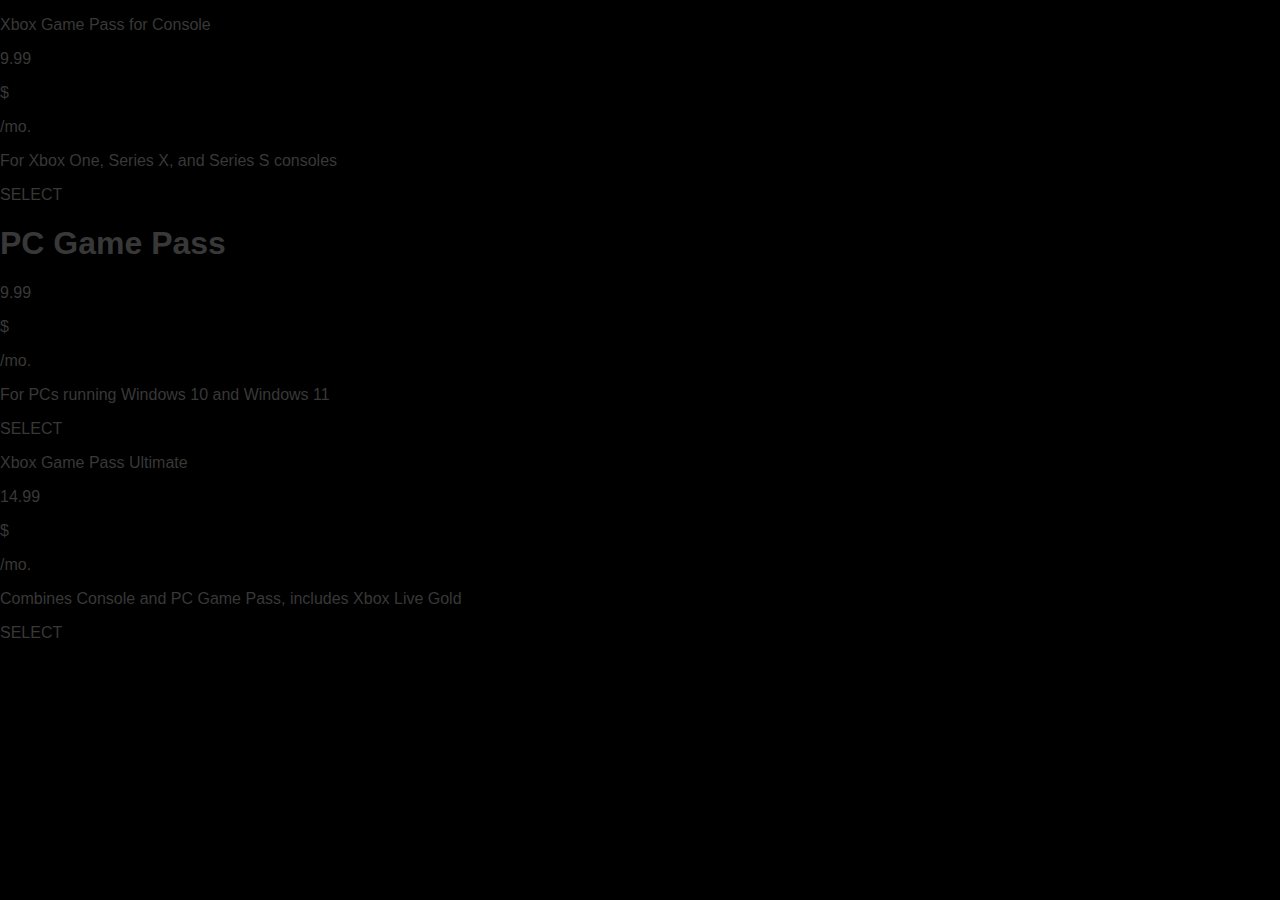
==== gamepass.html @ 03415ded "Update gamepass.html" ====
<!DOCTYPE html>
<html lang="en">
<head>
    <meta charset="UTF-8">
    <meta name="viewport" content="width=device-width, initial-scale=1.0">
    <title>Xbox Game Pass Pricing</title>
    <link href='https://fonts.googleapis.com/css?family=Oswald' rel='stylesheet' type='text/css'>
    <link rel="stylesheet" href="style.css">
</head>
<body>

<div class="everything">
  <div class="white-block">
    <p class="dtwo">Xbox Game Pass for Console</p>
    <div class="texts">
      <p class="price">9.99</p>
      <p class="dollars">$</p>
      <p class="permo">/mo.</p>
    </div>
    <p class="projects">For Xbox One, Series X, and Series S consoles</p>
    <div class="select-button">
      <p>SELECT</p>
    </div>
  </div>
  
  <div class="blue-block">
    <h1>PC Game Pass</h1>
    <div class="texting">
      <p class="pricer">9.99</p>
      <p class="dollarz">$</p>
      <p class="permonth">/mo.</p>
    </div>
    <p class="projectors">For PCs running Windows 10 and Windows 11</p>
    <div class="select">
      <p>SELECT</p>
    </div>
  </div>
  
  <div class="white-block one">
    <p class="done">Xbox Game Pass Ultimate</p>
    <div class="text">
      <p class="pricing">14.99</p>
      <p class="dollar">$</p>
      <p class="mo">/mo.</p>
      <p class="project">Combines Console and PC Game Pass, includes Xbox Live Gold</p>
    </div>
    <div class="select-buttons">
      <p>SELECT</p>
    </div>
  </div>
</div>

</body>
</html>
---- style.css ----
body {
    font-family: Arial, sans-serif;
    margin: 0;
    padding: 0;
    background-color: #000000;
    color: #383838;
}

header {
    background-color: #0e0e0e;
    color: #fff;
    padding: 20px 0;
    text-align: center;
}

header h1 {
    font-size: 2.5em;
    margin: 0;
    letter-spacing: 1px;
}

nav ul {
    list-style-type: none;
    padding: 0;
    margin: 0;
    display: flex;
    justify-content: center;
    gap: 15px;
}

nav ul li {
    margin: 0 10px;
}

nav ul li a {
    color: #fff;
    text-decoration: none;
    font-size: 1.1em;
    transition: color 0.3s;
}

nav ul li a:hover {
    color: #1e90ff;
}


#modeToggle {
    background-color: transparent;
    border: 2px solid #1e90ff;
    color: #1e90ff;
    padding: 10px 20px;
    cursor: pointer;
    border-radius: 5px;
    margin-top: 10px;
    transition: background-color 0.3s, color 0.3s;
}

#modeToggle:hover {
    background-color: #1e90ff;
    color: #fff;
}

#modeToggle {
    border: 2px solid #1e90ff;
    animation: glowing 3s alternate;
}

@keyframes glowing {
    0% {
        border-color: #1e90ff;
        box-shadow: 0 0 5px #1e90ff;
    }
    50% {
        border-color: #ff4500;
        box-shadow: 0 0 20px #ff00ee;
    }
    100% {
        border-color: #1e89f3;
        box-shadow: 0 0 5px #1e90ff;
    }
}

/* Section */
section {
    padding: 60px 0;
}

.container {
    width: 80%;
    margin: 0 auto;
}

#home h2 {
    font-size: 2em;
    color: #fff;
    margin-bottom: 10px;
}

#home p {
    font-size: 1.2em;
    color: lightgray;
    line-height: 1.6em;
    margin-bottom: 20px;
}

.home-highlights {
    display: flex;
    gap: 20px;
    flex-wrap: wrap;
    margin-top: 30px;
}

.highlight-item {
    background-color: rgba(0, 0, 0, 0.7);
    padding: 20px;
    border-radius: 10px;
    flex: 1;
    min-width: 200px;
    transition: transform 0.3s, box-shadow 0.3s;
}

.highlight-item:hover {
    transform: translateY(-10px);
    box-shadow: 0 10px 15px rgba(0, 0, 0, 0.3);
}

.highlight-item h3 {
    font-size: 1.5em;
    color: dodgerblue;
    margin-bottom: 10px;
}

.highlight-item p {
    font-size: 1.1em;
    color: lightgray;
    line-height: 1.5em;
}

#about h2 {
    font-size: 2.2em;
    margin-bottom: 20px;
    text-align: center;
    color: darkgray;
}

#about p {
    font-size: 1.2em;
    line-height: 1.7em;
    color: gray;
    margin-bottom: 20px;
    text-align: center;
}

.about-team {
    display: flex;
    gap: 20px;
    flex-wrap: wrap;
    justify-content: center;
}


    .team-member {
        background-color: white;
        padding: 20px;
        border-radius: 10px;
        flex: 1;
        min-width: 220px;
        transition: transform 0.3s, box-shadow 0.3s;
    }

.team-member:hover {
    transform: translateY(-10px);
    box-shadow: 0 10px 20px rgba(0, 0, 0, 0.2);
}

.team-member h3 {
    font-size: 1.6em;
    color: dodgerblue;
    margin-bottom: 5px;
}

.team-member p {
    font-size: 1.1em;
    color: darkgray;
    margin-bottom: 10px;
}


#games h2 {
    font-size: 2.2em;
    margin-bottom: 20px;
    text-align: center;
    color: darkgray;
}

.game-list {
    display: flex;
    gap: 20px;
    flex-wrap: wrap;
    justify-content: center;
}

.game-item {
    background-color: white;
    padding: 20px;
    border-radius: 10px;
    flex: 1;
    min-width: 220px;
    transition: transform 0.3s, box-shadow 0.3s;
}


.game-item:hover {
    transform: translateY(-10px);
    box-shadow: 0 10px 20px rgba(0, 0, 0, 0.2);
}

.game-item h3 {
    font-size: 1.6em;
    color: orangered;
    margin-bottom: 10px;
}

.game-item p {
    font-size: 1.1em;
    color: darkgray;
    margin-bottom: 15px;
    line-height: 1.6em;
}

#news h2 {
    font-size: 2.2em;
    margin-bottom: 20px;
    text-align: center;
    color: darkgray;
}

.news-list {
    display: flex;
    gap: 20px;
    flex-wrap: wrap;
    justify-content: center;
}

.news-item {
    background-color: white;
    padding: 20px;
    border-radius: 10px;
    flex: 1;
    min-width: 220px;
    transition: transform 0.3s, box-shadow 0.3s;
}

.news-item:hover {
    transform: translateY(-10px);
    box-shadow: 0 10px 20px rgba(0, 0, 0, 0.2);
}

.news-item h3 {
    font-size: 1.6em;
    color: limegreen;
    margin-bottom: 10px;
}

.news-item p {
    font-size: 1.1em;
    color: darkgray;
    margin-bottom: 15px;
    line-height: 1.6em;
}

#contact h2 {
    font-size: 2.2em;
    margin-bottom: 20px;
    text-align: center;
    color: darkgray;
}

#contact p {
    font-size: 1.2em;
    line-height: 1.7em;
    color: gray;
    margin-bottom: 20px;
    text-align: center;
}

form {
    display: flex;
    flex-direction: column;
    gap: 10px;
    margin-bottom: 30px;
    justify-content: center;
    width: 50%;
    /* align-items: center; */
    margin: 0 auto;
}

label {
    font-size: 1.1em;
    color: darkgray;
    margin-bottom: 5px;
}

input[type="text"],
input[type="email"],
textarea {
    padding: 10px;
    border: 2px solid gray;
    border-radius: 5px;
    font-size: 1.1em;
    width: 100%;
    box-sizing: border-box;
}

textarea {
    resize: vertical;
    height: 150px;
}

/* I took the button gradient border animation from a youtube tutorial but it is modified */

button {
    display: inline-block;
    cursor: crosshair;
    outline: 0;
    white-space: nowrap;
    margin: 5px;
    padding: 15px auto;
    width: 50%;
    height: 50px;
    line-height: 40px;
    background-color: #1D1F20;
    position: relative;
    border-radius: 30px;
    color: #fff;
    font-size: 25px;
    font-family: verdana;
    letter-spacing: 10px;
    text-align: center;
    text-transform: uppercase;
}

button::after {
    content: '';
    position: absolute;
    top: -3px;
    left: -3px;
    height: calc(100% + 6px);
    width: calc(100% + 6px);
    background: linear-gradient(45deg, #fda085, #f6d365, #1de840, #1ddde8, #dd00f3, #FF00FF);
    border-radius: 30px;
    z-index: -1;
    animation: animatedgradient 5s ease alternate infinite;
    background-size: 600% 600%;
    box-shadow: 0 0 30px 10px #000;
}

@keyframes animatedgradient {
    0% { background-position: 0% 50%; }
    50% { background-position: 100% 50%; }
    100% { background-position: 0% 50%; }
}

footer {
    background-color: darkgray;
    color: white;
    padding: 40px 0;
}

.footer-content {
    display: flex;
    gap: 40px;
    flex-wrap: wrap;
    justify-content: center;
    text-align: center;
}

.footer-content h3 {
    font-size: 1.5em;
    margin-bottom: 15px;
}

.footer-content p {
    font-size: 1em;
    line-height: 0.9em;
}

.footer-links {
    list-style-type: none;
    padding: 0;
    margin: 0;
}

.footer-links li {
    margin-bottom: 10px;
}

.footer-links a {
    color: white;
    text-decoration: none;
    transition: color 0.3s;
}

.footer-links a:hover {
    color: dodgerblue;
}

@media (max-width: 768px) {
    .highlight-item,
    .team-member,
    .game-item,
    .news-item {
        min-width: 100%;
        text-align: center;
    }

    .footer-content {
        flex-direction: column;
    }
}

@media (max-width: 480px) {
    header h1 {
        font-size: 2em;
    }

    nav ul {
        flex-direction: column;
        gap: 10px;
    }

    .highlight-item,
    .team-member,
    .game-item,
    .news-item {
        padding: 15px;
    }

    footer {
        padding: 30px 0;
    }
}

input[typ="email"] {
    border-color: red;
}

/* New styles for the contact card */
.card-wrapper {
    position: relative;
    top: 0;
    left: 0;
    transform: translate(0, 0);
    perspective: 1000px;
    margin: 20px auto;
}

.card {
    width: 100%;
    max-width: 550px;
    height: 300px;
    background-color: white;
    transform-style: preserve-3d;
    position: relative;
    box-shadow: 0 15px 60px rgba(0, 0, 0, 0.3);
    border-radius: 15px;
    transition: transform 1s;
}

.card-wrapper:hover .card {
    transform: rotateY(180deg);
}

.card-front,
.card-back {
    width: 100%;
    height: 100%;
    backface-visibility: hidden;
    border-radius: inherit;
}

.card-front {
    display: flex;
    background: linear-gradient(100deg, rgba(168, 220, 245, 0.452), rgb(37, 44, 59));
}

.left {
    width: 40%;
    display: flex;
    flex-direction: column;
    justify-content: center;
    align-items: center;
}

.left img {
    width: 80%;
}

.left h4 {
    margin: 10px;
    font-size: 18px;
    letter-spacing: 1px;
}


.left span {
    text-transform: uppercase;
    color: #0d5692;
}

.right {
    width: 60%;
    color: black;
    display: flex;
    flex-direction: column;
    justify-content: space-around;
    padding: 20px;
}

.right-content {
    display: flex;
    align-items: center;
    margin-bottom: 0.5px;
}



.right-content i {
    margin-right: 10px;
}

.card-back {
    transform: rotateY(180deg);
    position: absolute;
    top: 0;
    left: 0;
    display: flex;
    justify-content: center;
    align-items: center;
}

.card-back img {
    width: 59%;
}
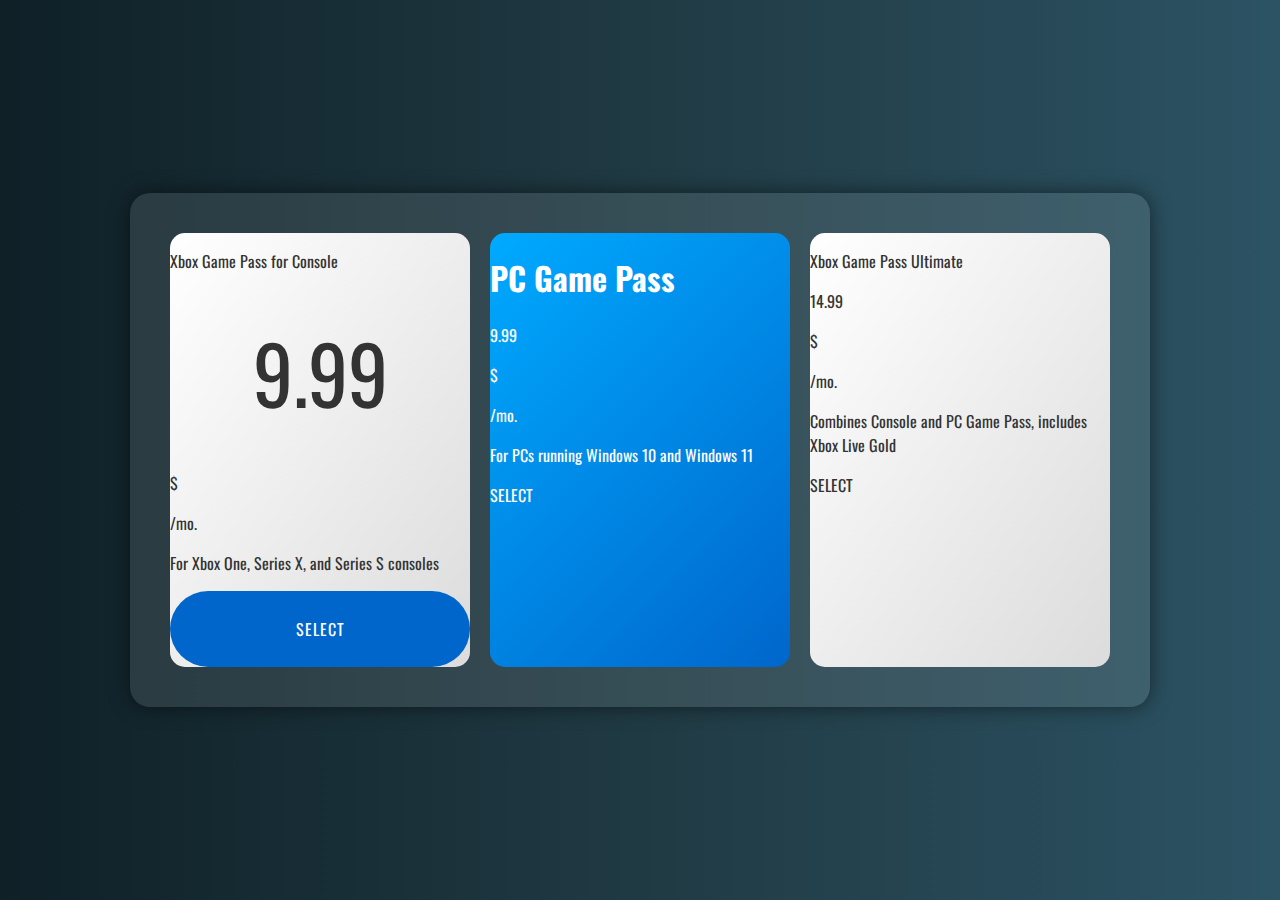
==== commit 160aae0a: "Made CSSS of gamepass page" ====
--- a/gamepass.html
+++ b/gamepass.html
@@ -5,7 +5,7 @@
     <meta name="viewport" content="width=device-width, initial-scale=1.0">
     <title>Xbox Game Pass Pricing</title>
     <link href='https://fonts.googleapis.com/css?family=Oswald' rel='stylesheet' type='text/css'>
-    <link rel="stylesheet" href="style.css">
+    <link rel="stylesheet" href="gamepass.css">
 </head>
 <body>
 
@@ -51,4 +51,4 @@
 </div>
 
 </body>
-</html>+</html>
--- a/gamepass.css
+++ b/gamepass.css
@@ -0,0 +1,108 @@
+body {
+    background: linear-gradient(to right, #0f2027, #203a43, #2c5364);
+    margin: 0;
+    padding: 0;
+    display: flex;
+    justify-content: center;
+    align-items: center;
+    min-height: 100vh;
+    font-family: 'Oswald', sans-serif;
+}
+
+
+.everything {
+    display: flex;
+    gap: 20px;
+    padding: 40px;
+    background-color: rgba(255, 255, 255, 0.1);
+    border-radius: 20px;
+    box-shadow: 0px 0px 20px rgba(0, 0, 0, 0.5);
+}
+
+.white-block,
+.blue-block {
+    position: relative;
+    width: 300px;
+    border-radius: 15px;
+    overflow: hidden;
+    transition: transform 0.3s ease-in-out, box-shadow 0.3s ease-in-out;
+}
+
+.white-block:hover,
+.blue-block:hover {
+    transform: translateY(-10px);
+    box-shadow: 0px 10px 30px rgba(0, 0, 0, 0.3);
+}
+
+
+.white-block {
+    background: linear-gradient(to bottom right, #ffffff, #dcdcdc);
+    color: #333;
+}
+
+.blue-block {
+    background: linear-gradient(135deg, #00aaff 0%, #0066cc 100%);
+    color: white;
+}
+
+.white-block .plan-title,
+.blue-block .plan-title {
+    text-align: center;
+    font-size: 2em;
+    padding: 20px 0;
+    border-bottom: 2px solid rgba(255, 255, 255, 0.1);
+}
+
+.blue-block .plan-title {
+    border-bottom-color: rgba(0, 0, 0, 0.1);
+}
+
+
+.white-block .price,
+.blue-block .price {
+    text-align: center;
+    font-size: 5em;
+    padding: 20px 0;
+    position: relative;
+    display: flex;
+    justify-content: center;
+    align-items: baseline;
+    margin: 20px 0;
+}
+
+.price .currency {
+    font-size: 0.5em;
+    vertical-align: top;
+    margin-right: 5px;
+}
+
+.price .per-month {
+    font-size: 0.3em;
+    margin-left: 5px;
+    vertical-align: bottom;
+}
+
+
+.plan-details {
+    padding: 20px;
+    text-align: center;
+    font-size: 1.1em;
+    color: rgba(0, 0, 0, 0.7);
+    background: rgba(255, 255, 255, 0.2);
+    margin-bottom: 20px;
+    border-radius: 10px;
+}
+
+
+.select-button {
+    text-align: center;
+    padding: 10px;
+    background: #0066cc;
+    color: white;
+    text-transform: uppercase;
+    font-size: 1em;
+    letter-spacing: 1px;
+    border-radius: 50px;
+    cursor: pointer;
+    transition: background 0.3s ease-in-out;
+}
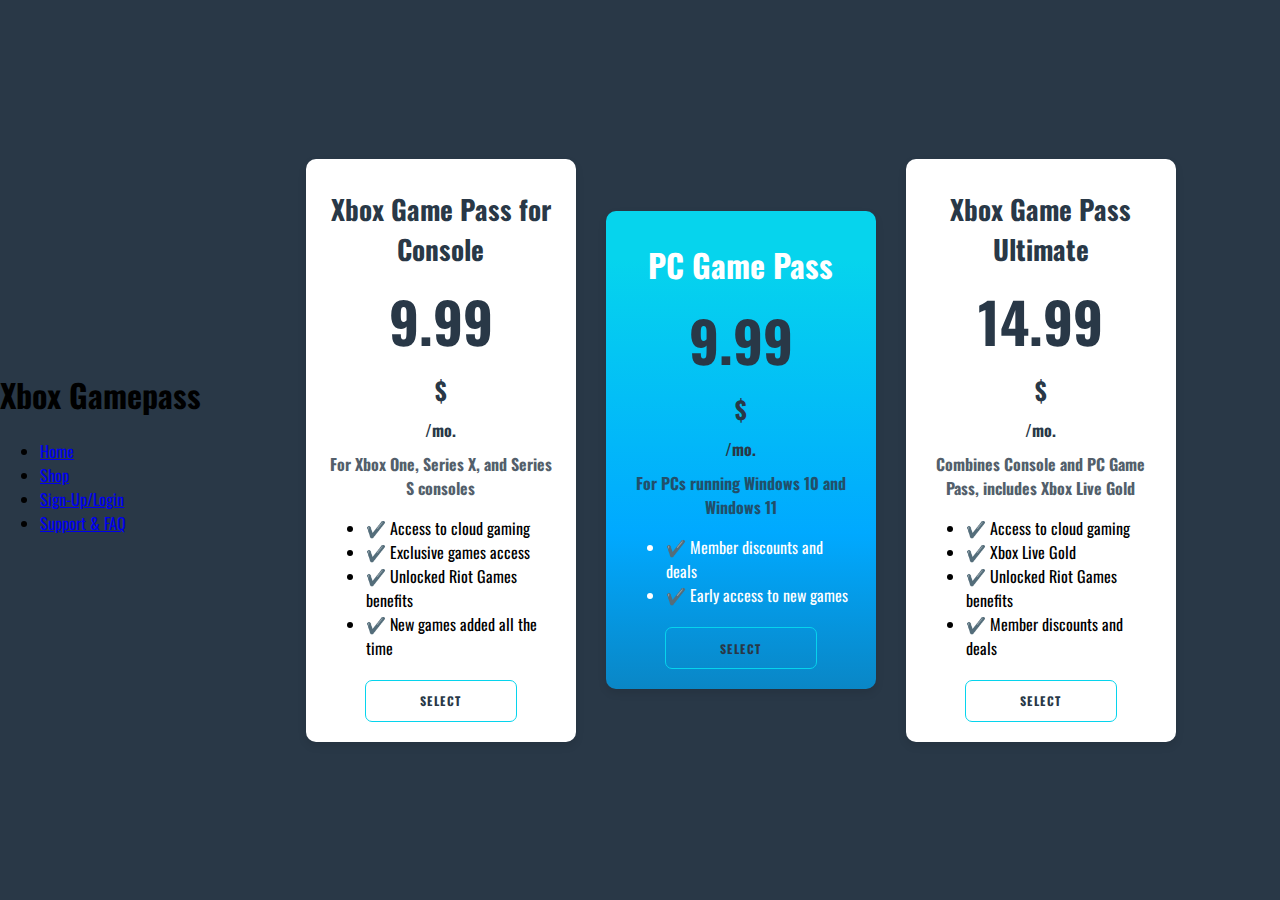
==== commit f9cd83d7: "Updated the HTML file" ====
--- a/gamepass.html
+++ b/gamepass.html
@@ -1,54 +1,89 @@
 <!DOCTYPE html>
 <html lang="en">
+
 <head>
-    <meta charset="UTF-8">
-    <meta name="viewport" content="width=device-width, initial-scale=1.0">
-    <title>Xbox Game Pass Pricing</title>
-    <link href='https://fonts.googleapis.com/css?family=Oswald' rel='stylesheet' type='text/css'>
-    <link rel="stylesheet" href="gamepass.css">
+  <meta charset="UTF-8">
+  <meta name="viewport" content="width=device-width, initial-scale=1.0">
+  <title>Xbox Game Pass Pricing</title>
+  <link href='https://fonts.googleapis.com/css?family=Oswald' rel='stylesheet' type='text/css'>
+  <link rel="stylesheet" href="gamepass.css">
 </head>
+
 <body>
 
-<div class="everything">
-  <div class="white-block">
-    <p class="dtwo">Xbox Game Pass for Console</p>
-    <div class="texts">
-      <p class="price">9.99</p>
-      <p class="dollars">$</p>
-      <p class="permo">/mo.</p>
+
+
+  <header>
+    <div class="container">
+      <h1>Xbox Gamepass</h1>
+      <nav>
+        <ul>
+          <li><a href="index.html">Home</a></li>
+          <li><a href="products.html">Shop</a></li>
+          <li><a href="sign-up_login.html">Sign-Up/Login</a></li>
+          <li><a href="support-faq.html">Support & FAQ</a></li>
+        </ul>
+      </nav>
     </div>
-    <p class="projects">For Xbox One, Series X, and Series S consoles</p>
-    <div class="select-button">
-      <p>SELECT</p>
+  </header>
+
+  <div class="everything">
+    <div class="white-block" id="console-pass">
+      <p class="dtwo">Xbox Game Pass for Console</p>
+      <div class="texts">
+        <p class="price">9.99</p>
+        <p class="dollars">$</p>
+        <p class="permo">/mo.</p>
+      </div>
+      <p class="projects">For Xbox One, Series X, and Series S consoles</p>
+      <ul class="features">
+        <li>✔️ Access to cloud gaming</li>
+        <li>✔️ Exclusive games access</li>
+        <li>✔️ Unlocked Riot Games benefits</li>
+        <li>✔️ New games added all the time</li>
+      </ul>
+      <div class="select-button">
+        <p>SELECT</p>
+      </div>
+    </div>
+
+    <div class="blue-block" id="pc-pass">
+      <h1>PC Game Pass</h1>
+      <div class="texting">
+        <p class="pricer">9.99</p>
+        <p class="dollarz">$</p>
+        <p class="permonth">/mo.</p>
+      </div>
+      <p class="projectors">For PCs running Windows 10 and Windows 11</p>
+      <ul class="features">
+        <li>✔️ Member discounts and deals</li>
+        <li>✔️ Early access to new games</li>
+      </ul>
+      <div class="select">
+        <p>SELECT</p>
+      </div>
+    </div>
+
+    <div class="white-block one" id="ultimate-pass">
+      <p class="done">Xbox Game Pass Ultimate</p>
+      <div class="text">
+        <p class="pricing">14.99</p>
+        <p class="dollar">$</p>
+        <p class="mo">/mo.</p>
+        <p class="project">Combines Console and PC Game Pass, includes Xbox Live Gold</p>
+      </div>
+      <ul class="features">
+        <li>✔️ Access to cloud gaming</li>
+        <li>✔️ Xbox Live Gold</li>
+        <li>✔️ Unlocked Riot Games benefits</li>
+        <li>✔️ Member discounts and deals</li>
+      </ul>
+      <div class="select-buttons">
+        <p>SELECT</p>
+      </div>
     </div>
   </div>
-  
-  <div class="blue-block">
-    <h1>PC Game Pass</h1>
-    <div class="texting">
-      <p class="pricer">9.99</p>
-      <p class="dollarz">$</p>
-      <p class="permonth">/mo.</p>
-    </div>
-    <p class="projectors">For PCs running Windows 10 and Windows 11</p>
-    <div class="select">
-      <p>SELECT</p>
-    </div>
-  </div>
-  
-  <div class="white-block one">
-    <p class="done">Xbox Game Pass Ultimate</p>
-    <div class="text">
-      <p class="pricing">14.99</p>
-      <p class="dollar">$</p>
-      <p class="mo">/mo.</p>
-      <p class="project">Combines Console and PC Game Pass, includes Xbox Live Gold</p>
-    </div>
-    <div class="select-buttons">
-      <p>SELECT</p>
-    </div>
-  </div>
-</div>
 
 </body>
-</html>
+
+</html>--- a/gamepass.css
+++ b/gamepass.css
@@ -1,108 +1,102 @@
 body {
-    background: linear-gradient(to right, #0f2027, #203a43, #2c5364);
+    background-color: #293847;
+    justify-content: center;
+    align-items: center;
+    height: 100vh;
+    display: flex;
     margin: 0;
-    padding: 0;
+    font-family: 'Oswald', sans-serif;
+}
+
+.everything {
+    display: flex;
+    justify-content: space-around;
+    align-items: center;
+    width: 100%;
+    max-width: 900px;
+    margin: auto;
+    position: relative;
+}
+
+.white-block, .blue-block {
+    width: 280px;
+    height: auto;
+    padding: 20px;
+    background-color: white;
+    border-radius: 10px;
+    box-shadow: 0 4px 8px rgba(0, 0, 0, 0.1);
+    margin: 15px;
+    position: relative;
+}
+
+.blue-block {
+    background: linear-gradient(#06D4ED 10%, #00A9FF, #116C9A 125%);
+    color: white;
+}
+
+.select-button, .select-buttons, .select {
+    width: 150px;
+    height: 40px;
+    border: 1.7px solid #06D4ED;
+    border-radius: 7px;
+    margin: 20px auto 0 auto;
     display: flex;
     justify-content: center;
     align-items: center;
-    min-height: 100vh;
-    font-family: 'Oswald', sans-serif;
+    cursor: pointer;
+    transition: background-color 0.3s ease, color 0.3s ease;
 }
 
-
-.everything {
-    display: flex;
-    gap: 20px;
-    padding: 40px;
-    background-color: rgba(255, 255, 255, 0.1);
-    border-radius: 20px;
-    box-shadow: 0px 0px 20px rgba(0, 0, 0, 0.5);
+.select-button p, .select-buttons p, .select p {
+    color: #00A9FF;
+    font-size: 0.75em;
+    letter-spacing: 1.5px;
+    text-align: center;
 }
 
-.white-block,
-.blue-block {
-    position: relative;
-    width: 300px;
-    border-radius: 15px;
-    overflow: hidden;
-    transition: transform 0.3s ease-in-out, box-shadow 0.3s ease-in-out;
-}
-
-.white-block:hover,
-.blue-block:hover {
-    transform: translateY(-10px);
-    box-shadow: 0px 10px 30px rgba(0, 0, 0, 0.3);
-}
-
-
-.white-block {
-    background: linear-gradient(to bottom right, #ffffff, #dcdcdc);
-    color: #333;
-}
-
-.blue-block {
-    background: linear-gradient(135deg, #00aaff 0%, #0066cc 100%);
+.select-button:hover, .select-buttons:hover, .select:hover {
+    background-color: #00A9FF;
     color: white;
 }
 
-.white-block .plan-title,
-.blue-block .plan-title {
+.white-block p, .blue-block p, .blue-block h1 {
+    font-weight: bold;
     text-align: center;
-    font-size: 2em;
-    padding: 20px 0;
-    border-bottom: 2px solid rgba(255, 255, 255, 0.1);
+    color: #293847;
+    margin: 10px 0;
 }
 
-.blue-block .plan-title {
-    border-bottom-color: rgba(0, 0, 0, 0.1);
+.blue-block h1 {
+    color: white;
 }
 
-
-.white-block .price,
-.blue-block .price {
+.dtwo, .done {
+    font-size: 1.7em;
+    color: #00A9FF;
     text-align: center;
-    font-size: 5em;
-    padding: 20px 0;
-    position: relative;
-    display: flex;
-    justify-content: center;
-    align-items: baseline;
-    margin: 20px 0;
 }
 
-.price .currency {
-    font-size: 0.5em;
-    vertical-align: top;
-    margin-right: 5px;
+.price, .pricer, .pricing {
+    font-size: 3.5em;
+    text-align: center;
+    margin: 10px 0;
 }
 
-.price .per-month {
-    font-size: 0.3em;
-    margin-left: 5px;
-    vertical-align: bottom;
+.dollars, .dollarz, .dollar {
+    font-size: 1.5em;
+    vertical-align: super;
 }
 
-
-.plan-details {
-    padding: 20px;
-    text-align: center;
-    font-size: 1.1em;
-    color: rgba(0, 0, 0, 0.7);
-    background: rgba(255, 255, 255, 0.2);
-    margin-bottom: 20px;
-    border-radius: 10px;
+.permo, .permonth, .mo {
+    font-size: 1em;
+    vertical-align: super;
 }
 
-
-.select-button {
+.projects, .projectors, .project {
+    font-size: 1em;
+    color: #99BAD2;
+    opacity: 0.8;
     text-align: center;
-    padding: 10px;
-    background: #0066cc;
-    color: white;
-    text-transform: uppercase;
-    font-size: 1em;
-    letter-spacing: 1px;
-    border-radius: 50px;
-    cursor: pointer;
-    transition: background 0.3s ease-in-out;
+    margin-top: 20px;
+    margin-bottom: 20px;
 }
